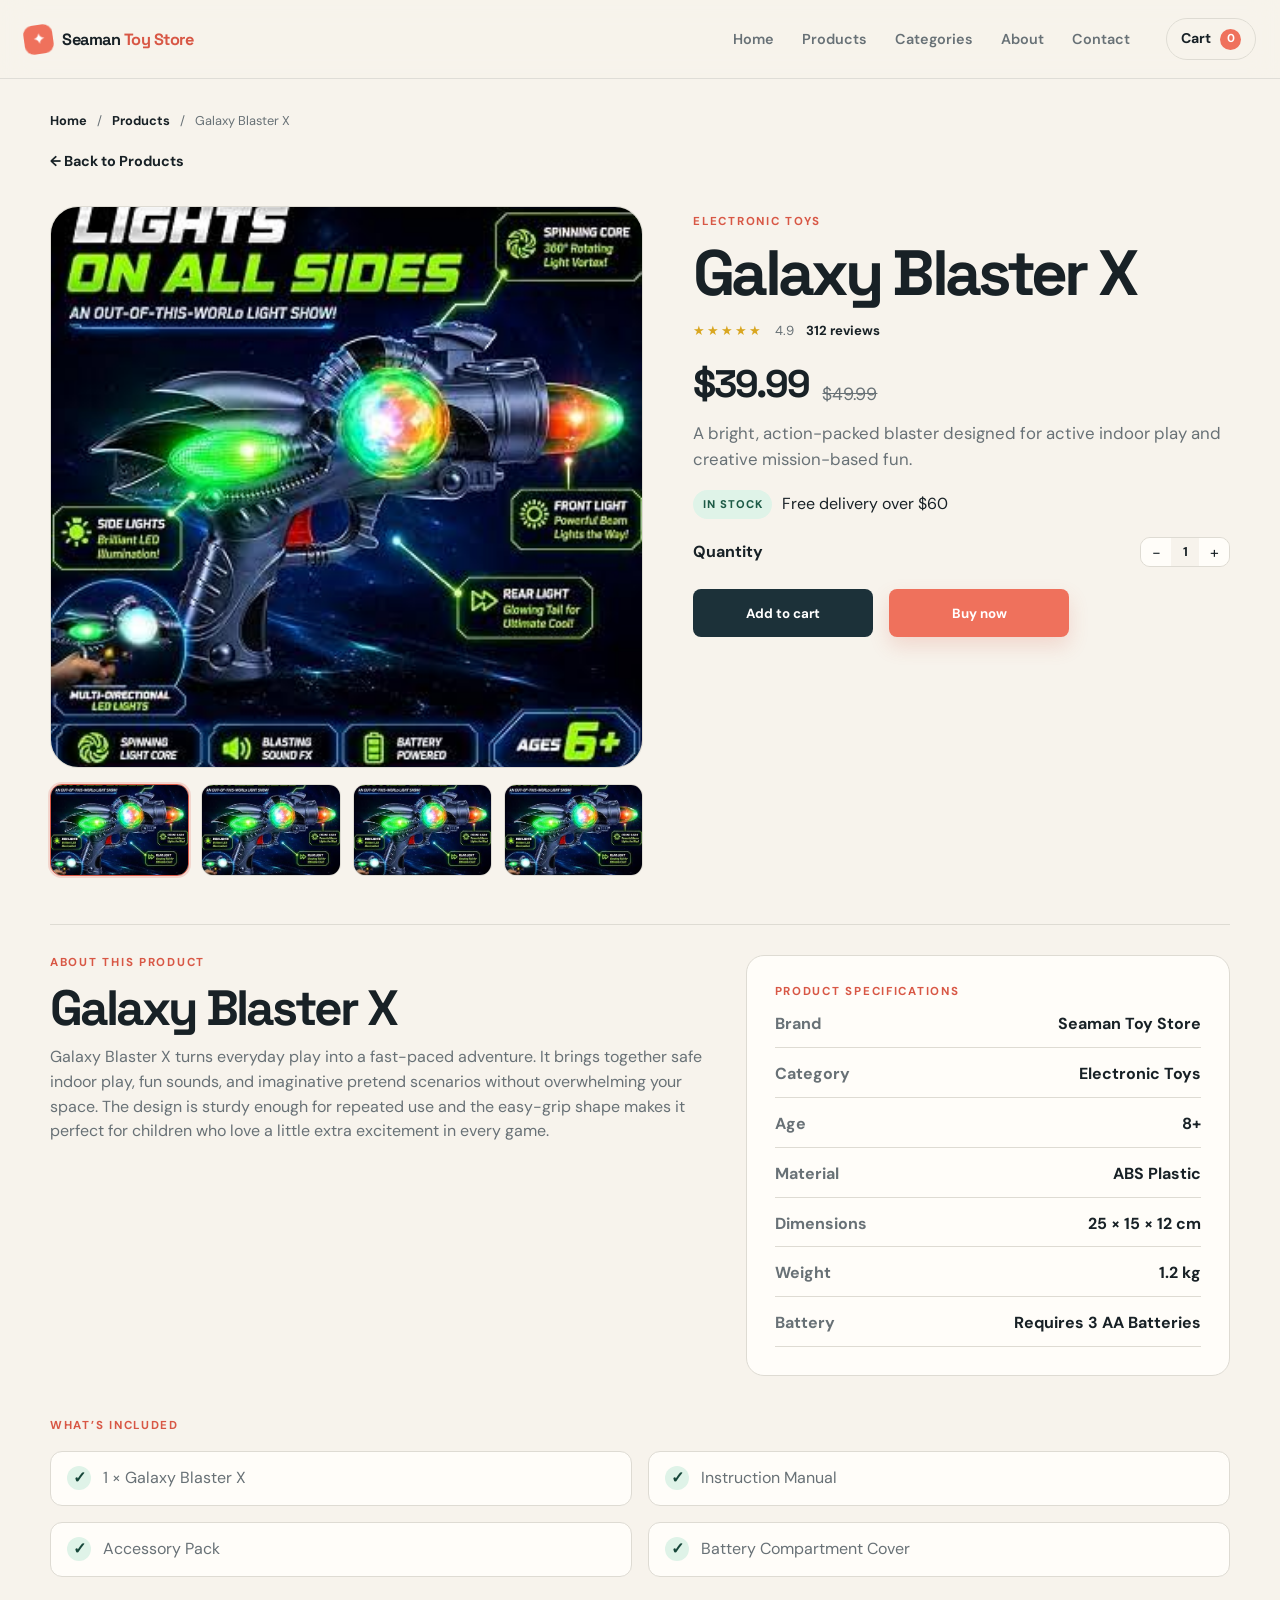
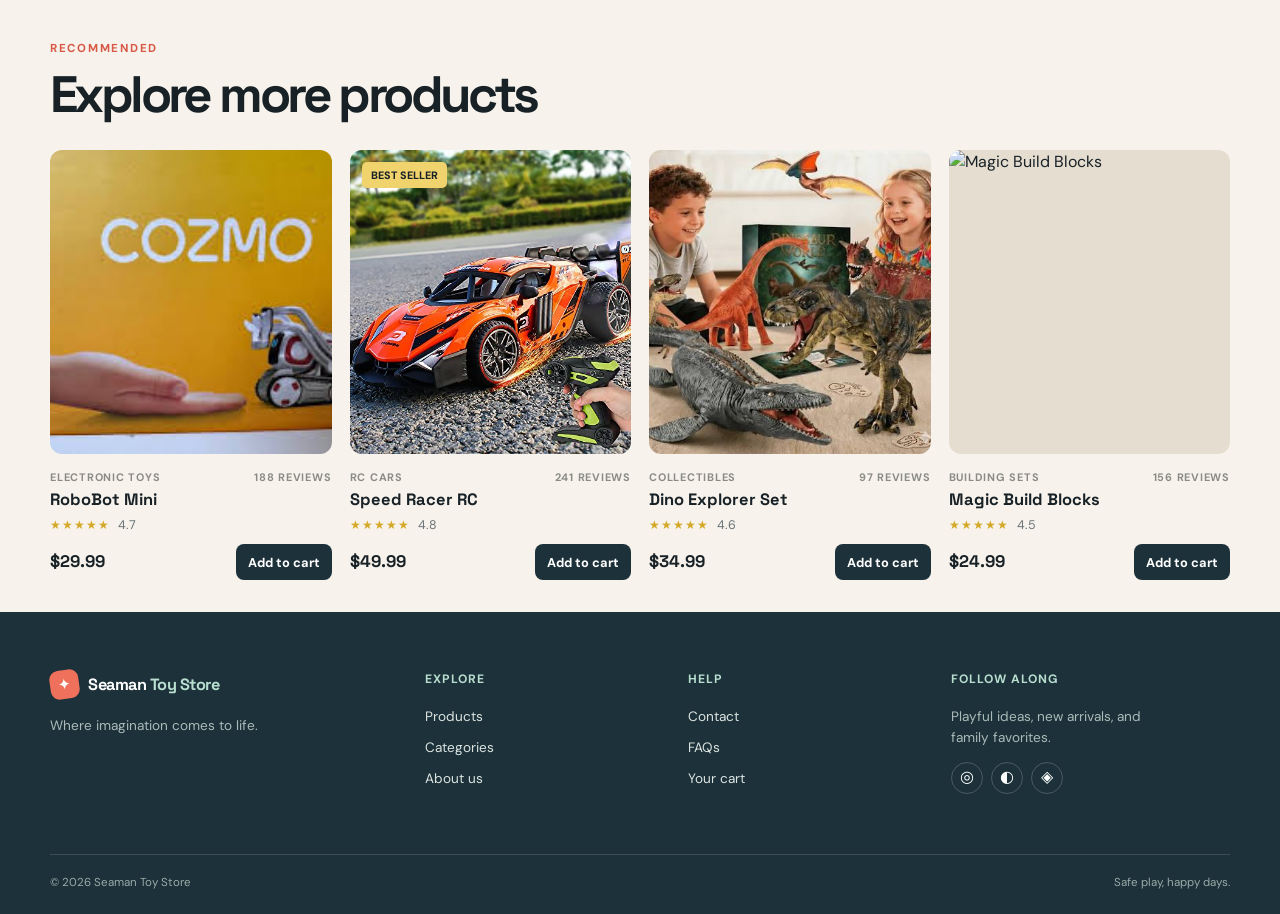
==== products/battle-hero-figure/index.html @ 0c71852d "Publish Seaman Toyy Russ Store" ====
<!doctype html>
<html lang="en">
<head>
  <meta charset="utf-8">
  <meta name="viewport" content="width=device-width, initial-scale=1">
  <title>Battle Hero Figure | Seaman Toy Store</title>
  <meta name="description" content="Explore Battle Hero Figure by Seaman Toy Store, a bold action figure for heroic play and collector displays.">
  <link rel="preconnect" href="https://fonts.googleapis.com">
  <link rel="preconnect" href="https://fonts.gstatic.com" crossorigin>
  <link href="https://fonts.googleapis.com/css2?family=DM+Sans:wght@400;500;600;700&family=Space+Grotesk:wght@500;600;700&display=swap" rel="stylesheet">
  <link rel="icon" type="image/svg+xml" href="../../favicon.svg">
  <link rel="stylesheet" href="../../style.css">
</head>
<body data-page="product-detail">
  <header class="site-header">
    <div class="site-header-inner">
      <a class="brand" href="../../index.html"><span class="brand-mark">✦</span><span>Seaman <em>Toy Store</em></span></a>
      <button class="menu-toggle" data-menu-toggle aria-label="Open menu" aria-controls="site-nav" aria-expanded="false"><span></span><span></span><span></span></button>
      <nav class="site-nav" id="site-nav" data-site-nav aria-label="Primary navigation">
        <a href="../../index.html">Home</a>
        <a href="../../products.html">Products</a>
        <a href="../../categories.html">Categories</a>
        <a href="../../about.html">About</a>
        <a href="../../contact.html">Contact</a>
      </nav>
      <a class="cart-link" href="../../cart.html" aria-label="View cart">Cart <span data-cart-count>0</span></a>
    </div>
  </header>
  <main class="page-wrap product-page-shell">
    <nav class="product-breadcrumb" aria-label="Breadcrumb">
      <a href="../../index.html">Home</a>
      <span>/</span>
      <a href="../../products.html">Products</a>
      <span>/</span>
      <span data-product-name>Battle Hero Figure</span>
    </nav>
    <a class="text-link product-back-link" href="../../products.html">← Back to Products</a>
    <section class="product-detail-root" data-product-detail></section>
  </main>
  <footer class="site-footer">
    <div class="footer-main">
      <div>
        <a class="brand" href="../../index.html"><span class="brand-mark">✦</span><span>Seaman <em>Toy Store</em></span></a>
        <p>Where imagination comes to life.</p>
      </div>
      <div><strong>Explore</strong><a href="../../products.html">Products</a><a href="../../categories.html">Categories</a><a href="../../about.html">About us</a></div>
      <div><strong>Help</strong><a href="../../contact.html">Contact</a><a href="../../contact.html#faq">FAQs</a><a href="../../cart.html">Your cart</a></div>
      <div><strong>Follow along</strong><p>Playful ideas, new arrivals, and family favorites.</p><div class="social-links"><a href="https://www.instagram.com/" target="_blank" rel="noreferrer" aria-label="Instagram">◎</a><a href="https://www.facebook.com/" target="_blank" rel="noreferrer" aria-label="Facebook">◐</a><a href="https://www.tiktok.com/" target="_blank" rel="noreferrer" aria-label="TikTok">◈</a></div></div>
    </div>
    <div class="footer-bottom"><span>© <span data-year>2026</span> Seaman Toy Store</span><span>Safe play, happy days.</span></div>
  </footer>
  <div class="toast" data-toast role="status" aria-live="polite"></div>
  <script src="../../store.js"></script>
  <script src="../product-detail.js"></script>
</body>
</html>
---- style.css ----
/* =========================================================
  Seaman Online Store — style.css
   Design tokens
========================================================= */
:root{
  --bg: #120B22;
  --bg-soft: #180F2E;
  --card: #1D1338;
  --card-hi: #24173F;
  --border: rgba(255,255,255,0.09);
  --text: #F3EFFF;
  --text-dim: #B4A9D6;
  --text-faint: #8377A8;

  --purple: #A65DFB;
  --purple-2: #7C3AED;
  --blue: #4EA1FF;
  --pink: #FF5DA2;
  --yellow: #FFD23F;
  --cyan: #2FE6D6;
  --orange: #FF8A3D;

  --grad-primary: linear-gradient(135deg, var(--purple), var(--pink));
  --grad-cool: linear-gradient(135deg, var(--blue), var(--cyan));
  --grad-warm: linear-gradient(135deg, var(--orange), var(--yellow));

  --radius-sm: 12px;
  --radius-md: 18px;
  --radius-lg: 28px;
  --radius-pill: 999px;

  --shadow-glow: 0 8px 30px rgba(166,93,251,0.25);
  --shadow-card: 0 4px 24px rgba(0,0,0,0.35);

  --ease: cubic-bezier(.22,1,.36,1);
  --font-display: 'Baloo 2', system-ui, sans-serif;
  --font-body: 'Plus Jakarta Sans', system-ui, sans-serif;
}

*,*::before,*::after{ box-sizing:border-box; }
html{ scroll-behavior:smooth; }
body{
  margin:0;
  background:var(--bg);
  color:var(--text);
  font-family:var(--font-body);
  line-height:1.55;
  -webkit-font-smoothing:antialiased;
  overflow-x:hidden;
}
h1,h2,h3,h4{ font-family:var(--font-display); font-weight:700; margin:0 0 .5em; line-height:1.15; }
p{ margin:0 0 1em; color:var(--text-dim); }
a{ color:inherit; text-decoration:none; }
ul{ list-style:none; margin:0; padding:0; }
img{ max-width:100%; display:block; }
button{ font-family:inherit; cursor:pointer; }
input{ font-family:inherit; }

.sr-only{ position:absolute; width:1px; height:1px; padding:0; margin:-1px; overflow:hidden; clip:rect(0,0,0,0); border:0; }

.skip-link{
  position:absolute; left:-999px; top:0; background:var(--purple); color:#fff;
  padding:.75em 1.2em; border-radius:0 0 var(--radius-sm) 0; z-index:999;
}
.skip-link:focus{ left:0; }

:focus-visible{ outline:3px solid var(--cyan); outline-offset:2px; border-radius:6px; }

/* =========================================================
   Animated background
========================================================= */
.bg-scene{
  position:fixed; inset:0; z-index:-1; overflow:hidden; background:var(--bg);
}
.blob{
  position:absolute; border-radius:50%; filter:blur(70px); opacity:.35;
  animation:drift 22s ease-in-out infinite;
}
.blob-a{ width:520px; height:520px; background:var(--purple-2); top:-10%; left:-8%; animation-duration:26s; }
.blob-b{ width:460px; height:460px; background:var(--pink); bottom:-12%; right:-6%; animation-duration:30s; animation-delay:-6s; }
.blob-c{ width:380px; height:380px; background:var(--cyan); top:35%; right:20%; opacity:.18; animation-duration:34s; animation-delay:-14s; }

@keyframes drift{
  0%,100%{ transform:translate(0,0) scale(1); }
  33%{ transform:translate(40px,-30px) scale(1.08); }
  66%{ transform:translate(-30px,25px) scale(0.96); }
}
.stars{ position:absolute; inset:0; background-image:radial-gradient(1.5px 1.5px at 20% 30%, rgba(255,255,255,.5) 50%, transparent), radial-gradient(1.5px 1.5px at 70% 60%, rgba(255,255,255,.4) 50%, transparent), radial-gradient(1px 1px at 40% 80%, rgba(255,255,255,.4) 50%, transparent), radial-gradient(1px 1px at 90% 15%, rgba(255,255,255,.35) 50%, transparent), radial-gradient(1.5px 1.5px at 55% 45%, rgba(255,255,255,.3) 50%, transparent); background-repeat:repeat; background-size:600px 600px; opacity:.5; }

@media (prefers-reduced-motion: reduce){
  .blob{ animation:none; }
  html{ scroll-behavior:auto; }
  *{ animation-duration:0.001ms !important; animation-iteration-count:1 !important; transition-duration:0.001ms !important; }
}

/* =========================================================
   Buttons & shared bits
========================================================= */
.btn{
  display:inline-flex; align-items:center; justify-content:center; gap:.5em;
  padding:.85em 1.6em; border-radius:var(--radius-pill); border:none;
  font-family:var(--font-display); font-weight:600; font-size:1rem;
  cursor:pointer; position:relative; overflow:hidden; isolation:isolate;
  transition:transform .18s var(--ease), box-shadow .18s var(--ease), filter .18s var(--ease);
  white-space:nowrap;
}
.btn-primary{ background:var(--grad-primary); color:#fff; box-shadow:var(--shadow-glow); }
.btn-primary:hover{ transform:translateY(-2px); filter:brightness(1.08); }
.btn-ghost{ background:rgba(255,255,255,0.06); color:var(--text); border:1px solid var(--border); backdrop-filter:blur(6px); }
.btn-ghost:hover{ background:rgba(255,255,255,0.1); transform:translateY(-2px); }
.btn-small{ padding:.55em 1.1em; font-size:.85rem; }
.btn-full{ width:100%; }
.btn:active{ transform:scale(.96); }

.ripple{ }
.ripple-el{
  position:absolute; border-radius:50%; background:rgba(255,255,255,.5);
  transform:scale(0); animation:ripple .6s ease-out forwards; pointer-events:none;
}
@keyframes ripple{ to{ transform:scale(2.6); opacity:0; } }

.eyebrow{ font-family:var(--font-display); font-weight:600; color:var(--cyan); margin-bottom:.6em; font-size:.95rem; }

.badge{ position:absolute; top:14px; left:14px; padding:.35em .8em; border-radius:var(--radius-pill); font-family:var(--font-display); font-size:.75rem; font-weight:700; z-index:2; }
.badge-best{ background:var(--grad-warm); color:#241200; }
.badge-sale{ background:var(--grad-cool); color:#02181a; }
.badge-discount{ background:var(--pink); color:#2a0016; }

.rating{ display:flex; align-items:center; gap:.5em; margin-bottom:1em; color:var(--text-dim); font-size:.9rem; }
.stars-txt{ color:var(--yellow); letter-spacing:1px; }
.rating-num{ color:var(--text); font-weight:700; }

.price{ font-family:var(--font-display); font-weight:700; font-size:1.3rem; color:var(--text); }
.price-lg{ font-size:1.9rem; }
.price-strike{ text-decoration:line-through; color:var(--text-faint); margin-left:.6em; font-size:1rem; }
.price-row{ display:flex; align-items:baseline; gap:.4em; margin-bottom:1em; }

.feature-list li{ position:relative; padding-left:1.5em; margin-bottom:.4em; color:var(--text-dim); font-size:.92rem; }
.feature-list li::before{ content:"✓"; position:absolute; left:0; color:var(--cyan); font-weight:700; }
.feature-list-2col{ display:grid; grid-template-columns:1fr 1fr; gap:0 1em; }

.section{ max-width:1200px; margin:0 auto; padding:6rem 1.5rem; }
.section-head{ text-align:center; max-width:600px; margin:0 auto 3rem; }
.section-head h2{ font-size:clamp(1.8rem, 3vw, 2.6rem); }

/* =========================================================
   Navbar
========================================================= */
.navbar{
  position:sticky; top:0; z-index:100; padding:1rem 1.5rem;
  background:transparent; transition:background .3s var(--ease), backdrop-filter .3s var(--ease), border-color .3s var(--ease);
  border-bottom:1px solid transparent;
}
.navbar.is-scrolled{
  background:rgba(18,11,34,0.75); backdrop-filter:blur(16px); -webkit-backdrop-filter:blur(16px);
  border-bottom-color:var(--border);
}
.navbar-inner{ max-width:1300px; margin:0 auto; display:flex; align-items:center; justify-content:space-between; gap:1.5rem; }

.logo{ font-family:var(--font-display); font-weight:800; font-size:1.35rem; display:flex; align-items:center; gap:.4em; }
.logo-mark{ background:var(--grad-primary); -webkit-background-clip:text; background-clip:text; color:transparent; font-size:1.2em; }

.nav-links{ display:flex; gap:1.8rem; }
.nav-links a{ font-weight:600; font-size:.95rem; color:var(--text-dim); transition:color .2s; position:relative; }
.nav-links a:hover{ color:var(--text); }
.nav-links a::after{ content:""; position:absolute; left:0; bottom:-6px; width:0; height:2px; background:var(--grad-primary); transition:width .25s var(--ease); }
.nav-links a:hover::after{ width:100%; }

.nav-actions{ display:flex; align-items:center; gap:.9rem; }

.search-box{
  display:flex; align-items:center; gap:.5em; background:rgba(255,255,255,0.06);
  border:1px solid var(--border); border-radius:var(--radius-pill); padding:.5em 1em; color:var(--text-faint);
  transition:border-color .2s;
}
.search-box:focus-within{ border-color:var(--purple); }
.search-box input{ background:none; border:none; color:var(--text); outline:none; width:140px; font-size:.9rem; }
.search-box input::placeholder{ color:var(--text-faint); }

.icon-btn{
  position:relative; background:rgba(255,255,255,0.06); border:1px solid var(--border); color:var(--text);
  width:42px; height:42px; border-radius:50%; display:flex; align-items:center; justify-content:center;
  transition:transform .2s var(--ease), background .2s;
}
.icon-btn:hover{ background:rgba(255,255,255,0.12); transform:translateY(-2px); }
.cart-count{
  position:absolute; top:-4px; right:-4px; background:var(--pink); color:#fff; font-size:.7rem; font-weight:700;
  min-width:18px; height:18px; border-radius:50%; display:flex; align-items:center; justify-content:center; padding:0 3px;
  transition:transform .2s var(--ease);
}
.cart-count.is-bumped{ animation:bump .35s var(--ease); }
@keyframes bump{ 0%{transform:scale(1);} 40%{transform:scale(1.5);} 100%{transform:scale(1);} }

.hamburger{ display:none; flex-direction:column; gap:5px; background:none; border:none; padding:6px; }
.hamburger span{ width:22px; height:2px; background:var(--text); border-radius:2px; transition:transform .25s var(--ease), opacity .2s; }
.hamburger.is-open span:nth-child(1){ transform:translateY(7px) rotate(45deg); }
.hamburger.is-open span:nth-child(2){ opacity:0; }
.hamburger.is-open span:nth-child(3){ transform:translateY(-7px) rotate(-45deg); }

/* =========================================================
   Hero
========================================================= */
.hero{
  max-width:1300px; margin:0 auto; padding:4rem 1.5rem 6rem;
  display:grid; grid-template-columns:1.1fr 1fr; gap:3rem; align-items:center;
}
.hero h1{ font-size:clamp(2.4rem, 5vw, 3.8rem); }
.grad-text{ background:var(--grad-primary); -webkit-background-clip:text; background-clip:text; color:transparent; }
.hero-sub{ font-size:1.1rem; max-width:480px; }
.hero-ctas{ display:flex; gap:1rem; flex-wrap:wrap; margin-top:1.5rem; }

.hero-visual{ position:relative; display:flex; align-items:center; justify-content:center; min-height:420px; }
.hero-card{
  position:relative; width:min(340px, 90%); background:var(--card); border:1px solid var(--border);
  border-radius:var(--radius-lg); padding:1.8rem; box-shadow:var(--shadow-card);
  backdrop-filter:blur(10px);
}
.hero-card-art{ font-size:4rem; text-align:center; margin:1.2rem 0 1rem; filter:drop-shadow(0 10px 20px rgba(166,93,251,.35)); }
.hero-card h3{ font-size:1.3rem; }
.hero-card-foot{ display:flex; align-items:center; justify-content:space-between; margin-top:1rem; }

.floaty{ position:absolute; font-size:2rem; animation:float 6s ease-in-out infinite; opacity:.85; }
.f1{ top:6%; left:4%; animation-delay:0s; }
.f2{ top:14%; right:6%; animation-delay:-2s; font-size:1.6rem; }
.f3{ bottom:10%; left:8%; animation-delay:-4s; font-size:1.8rem; }
@keyframes float{ 0%,100%{ transform:translateY(0) rotate(0); } 50%{ transform:translateY(-16px) rotate(8deg); } }

/* =========================================================
   Categories
========================================================= */
.category-grid{ display:grid; grid-template-columns:repeat(4, 1fr); gap:1.2rem; }
.category-card{
  background:var(--card); border:1px solid var(--border); border-radius:var(--radius-md);
  padding:1.6rem 1.2rem; text-align:center; cursor:pointer;
  transition:transform .25s var(--ease), box-shadow .25s var(--ease), border-color .25s var(--ease);
}
.category-card:hover, .category-card:focus-visible{
  transform:translateY(-6px); box-shadow:var(--shadow-glow); border-color:rgba(166,93,251,.4);
}
.category-card .cat-icon{ font-size:2.2rem; display:inline-block; transition:transform .3s var(--ease); }
.category-card:hover .cat-icon{ transform:scale(1.18) rotate(-6deg); }
.category-card h3{ font-size:1rem; margin-top:.7rem; transition:color .2s; }
.category-card:hover h3{ color:var(--cyan); }
.category-card.is-active{ border-color:var(--purple); box-shadow:var(--shadow-glow); }

/* =========================================================
   Product grid
========================================================= */
.product-toolbar{ display:flex; align-items:center; justify-content:space-between; gap:1rem; flex-wrap:wrap; margin-bottom:2rem; }
.filter-chips{ display:flex; gap:.6rem; flex-wrap:wrap; }
.chip{
  background:rgba(255,255,255,0.06); border:1px solid var(--border); color:var(--text-dim);
  padding:.5em 1.1em; border-radius:var(--radius-pill); font-size:.85rem; font-weight:600;
  transition:all .2s var(--ease);
}
.chip:hover{ color:var(--text); }
.chip.is-active{ background:var(--grad-primary); color:#fff; border-color:transparent; }
.results-count{ margin:0; font-size:.85rem; color:var(--text-faint); }

.product-grid{ display:grid; grid-template-columns:repeat(4, 1fr); gap:1.4rem; }
.product-card{
  background:var(--card); border:1px solid var(--border); border-radius:var(--radius-md);
  padding:1.2rem; position:relative; display:flex; flex-direction:column;
  transition:transform .25s var(--ease), box-shadow .25s var(--ease);
}
.product-card:hover{ transform:translateY(-6px); box-shadow:var(--shadow-card); }
.product-art{
  height:130px; border-radius:var(--radius-sm); display:flex; align-items:center; justify-content:center;
  font-size:3rem; margin-bottom:1rem; position:relative; overflow:hidden;
}
.wishlist-btn{
  position:absolute; top:10px; right:10px; z-index:2; background:rgba(0,0,0,.35); border:none; color:#fff;
  width:34px; height:34px; border-radius:50%; display:flex; align-items:center; justify-content:center;
  font-size:1rem; transition:transform .2s var(--ease), background .2s;
}
.wishlist-btn:hover{ transform:scale(1.1); }
.wishlist-btn.is-active{ color:var(--pink); background:rgba(0,0,0,.5); }
.product-cat{ font-size:.75rem; color:var(--text-faint); text-transform:uppercase; letter-spacing:.06em; margin-bottom:.2rem; }
.product-card h3{ font-size:1.05rem; margin-bottom:.3rem; }
.product-card .rating{ margin-bottom:.6rem; font-size:.82rem; }
.product-card .price-row{ margin-bottom:1rem; }
.product-card-foot{ margin-top:auto; display:flex; gap:.6rem; }
.product-card-foot .btn{ flex:1; }
.empty-state{ text-align:center; color:var(--text-faint); padding:3rem 0; }

/* =========================================================
   Customizer
========================================================= */
.customizer{
  display:grid; grid-template-columns:1fr 1.2fr; gap:3rem; align-items:center;
  background:var(--card); border:1px solid var(--border); border-radius:var(--radius-lg); padding:2.5rem;
}
.customizer-preview{ position:relative; display:flex; align-items:center; justify-content:center; }
.customizer-art{ font-size:7rem; transition:filter .3s var(--ease); filter:drop-shadow(0 20px 30px rgba(166,93,251,.3)); }
.customizer-color-dot{ position:absolute; bottom:6px; right:calc(50% - 60px); width:22px; height:22px; border-radius:50%; border:3px solid var(--bg); transition:background .2s; }
.customizer-desc{ font-size:.95rem; }
.option-group{ margin-bottom:1.4rem; }
.option-label{ display:block; font-family:var(--font-display); font-weight:600; font-size:.9rem; margin-bottom:.6rem; color:var(--text); }
.swatches{ display:flex; gap:.7rem; }
.swatch{
  width:34px; height:34px; border-radius:50%; border:2px solid transparent; cursor:pointer;
  transition:transform .2s var(--ease), border-color .2s; position:relative;
}
.swatch:hover{ transform:scale(1.12); }
.swatch.is-selected{ border-color:#fff; }
.swatch.is-selected::after{ content:"✓"; position:absolute; inset:0; display:flex; align-items:center; justify-content:center; color:#fff; font-size:.85rem; text-shadow:0 1px 2px rgba(0,0,0,.5); }
.pill-options{ display:flex; gap:.6rem; flex-wrap:wrap; }
.pill-option{
  background:rgba(255,255,255,0.06); border:1px solid var(--border); color:var(--text-dim);
  padding:.5em 1.1em; border-radius:var(--radius-pill); font-size:.85rem; font-weight:600;
  transition:all .2s var(--ease);
}
.pill-option:hover{ color:var(--text); }
.pill-option.is-selected{ background:var(--grad-cool); color:#031014; border-color:transparent; }
.customizer-foot{ display:flex; align-items:center; justify-content:space-between; margin-top:1.6rem; }

/* =========================================================
   Showcase
========================================================= */
.showcase{ display:grid; grid-template-columns:1fr 1.1fr; gap:3rem; align-items:center; }
.showcase-art{ position:relative; background:var(--card); border:1px solid var(--border); border-radius:var(--radius-lg); padding:3rem; }
.showcase-art-inner{ font-size:8rem; text-align:center; filter:drop-shadow(0 20px 30px rgba(255,93,162,.3)); }
.stock-indicator{ font-size:.9rem; color:var(--text); margin-bottom:1.2rem; }
.qty-row{ display:flex; align-items:center; gap:1rem; flex-wrap:wrap; }
.qty-control{ display:flex; align-items:center; gap:0; background:rgba(255,255,255,0.06); border:1px solid var(--border); border-radius:var(--radius-pill); overflow:hidden; }
.qty-btn{ background:none; border:none; color:var(--text); width:38px; height:38px; font-size:1.1rem; transition:background .2s; }
.qty-btn:hover{ background:rgba(255,255,255,0.1); }
.qty-val{ width:32px; text-align:center; font-weight:700; }

/* =========================================================
   Why grid
========================================================= */
.why-grid{ display:grid; grid-template-columns:repeat(3, 1fr); gap:1.4rem; }
.why-card{ background:var(--card); border:1px solid var(--border); border-radius:var(--radius-md); padding:1.8rem; transition:transform .25s var(--ease), border-color .25s; }
.why-card:hover{ transform:translateY(-4px); border-color:rgba(166,93,251,.35); }
.why-icon{ font-size:1.8rem; display:inline-block; margin-bottom:.6rem; }
.why-card h3{ font-size:1.05rem; }
.why-card p{ font-size:.9rem; margin:0; }

/* =========================================================
   Deals / countdown
========================================================= */
.deals-card{
  background:linear-gradient(120deg, rgba(166,93,251,0.18), rgba(255,93,162,0.14));
  border:1px solid var(--border); border-radius:var(--radius-lg); padding:3rem;
  display:grid; grid-template-columns:1fr auto; gap:2rem; align-items:center;
  position:relative; overflow:hidden;
}
.deals-art{ font-size:6rem; justify-self:center; }
.countdown{ display:flex; gap:.8rem; margin:1.4rem 0 1.8rem; }
.countdown-unit{ background:rgba(0,0,0,.28); border-radius:var(--radius-sm); padding:.7em 1em; text-align:center; min-width:64px; }
.countdown-unit span{ display:block; font-family:var(--font-display); font-size:1.6rem; font-weight:700; }
.countdown-unit small{ color:var(--text-faint); font-size:.7rem; text-transform:uppercase; letter-spacing:.05em; }

/* =========================================================
   Testimonials
========================================================= */
.testimonial-grid{ display:grid; grid-template-columns:repeat(2, 1fr); gap:1.4rem; }
.testimonial-card{ background:var(--card); border:1px solid var(--border); border-radius:var(--radius-md); padding:1.6rem; }
.testimonial-top{ display:flex; align-items:center; gap:.8rem; margin-bottom:.8rem; }
.avatar{ width:42px; height:42px; border-radius:50%; display:flex; align-items:center; justify-content:center; font-family:var(--font-display); font-weight:700; color:#fff; font-size:1rem; }
.testimonial-name{ font-weight:700; font-size:.95rem; }
.testimonial-product{ font-size:.78rem; color:var(--text-faint); }
.testimonial-stars{ color:var(--yellow); letter-spacing:2px; margin-bottom:.5rem; }
.testimonial-quote{ margin:0; font-size:.95rem; font-style:italic; }

/* =========================================================
   FAQ
========================================================= */
.faq-list{ max-width:760px; margin:0 auto; display:flex; flex-direction:column; gap:.8rem; }
.faq-item{ background:var(--card); border:1px solid var(--border); border-radius:var(--radius-md); overflow:hidden; }
.faq-question{
  width:100%; background:none; border:none; color:var(--text); text-align:left; padding:1.2rem 1.4rem;
  display:flex; align-items:center; justify-content:space-between; gap:1rem; font-family:var(--font-display); font-weight:600; font-size:1rem;
}
.faq-question .plus{ transition:transform .3s var(--ease); color:var(--cyan); font-size:1.3rem; flex-shrink:0; }
.faq-item.is-open .plus{ transform:rotate(45deg); }
.faq-answer{ max-height:0; overflow:hidden; transition:max-height .35s var(--ease); }
.faq-answer p{ padding:0 1.4rem 1.2rem; margin:0; font-size:.92rem; }

/* =========================================================
   Newsletter
========================================================= */
.newsletter-card{ background:var(--grad-primary); border-radius:var(--radius-lg); padding:3rem; text-align:center; max-width:700px; margin:0 auto; }
.newsletter-card h2{ color:#fff; }
.newsletter-card p{ color:rgba(255,255,255,0.85); max-width:440px; margin:0 auto 1.5rem; }
.newsletter-form{ display:flex; gap:.8rem; max-width:440px; margin:0 auto; flex-wrap:wrap; justify-content:center; }
.newsletter-form input{
  flex:1; min-width:200px; padding:.85em 1.2em; border-radius:var(--radius-pill); border:none; outline:none;
  background:rgba(255,255,255,0.92); color:#1a0f30; font-weight:600;
}
.newsletter-form .btn-primary{ background:#1a0f30; box-shadow:none; }
.newsletter-msg{ margin-top:1rem; font-weight:600; min-height:1.2em; color:#fff; }

/* =========================================================
   Cart drawer
========================================================= */
.cart-overlay{
  position:fixed; inset:0; background:rgba(8,4,18,0.6); backdrop-filter:blur(2px); z-index:200;
  opacity:0; pointer-events:none; transition:opacity .3s var(--ease);
}
.cart-overlay.is-open{ opacity:1; pointer-events:auto; }

.cart-drawer{
  position:fixed; top:0; right:0; height:100%; width:min(400px, 92vw); background:var(--bg-soft);
  border-left:1px solid var(--border); z-index:201; display:flex; flex-direction:column;
  transform:translateX(100%); transition:transform .35s var(--ease); padding:1.6rem;
}
.cart-drawer.is-open{ transform:translateX(0); }
.cart-drawer-head{ display:flex; align-items:center; justify-content:space-between; margin-bottom:1.4rem; }
.cart-items{ flex:1; overflow-y:auto; display:flex; flex-direction:column; gap:1rem; }
.cart-item{ display:flex; gap:.9rem; background:var(--card); border:1px solid var(--border); border-radius:var(--radius-sm); padding:.8rem; }
.cart-item-art{ font-size:2rem; width:52px; height:52px; border-radius:var(--radius-sm); display:flex; align-items:center; justify-content:center; flex-shrink:0; }
.cart-item-info{ flex:1; min-width:0; }
.cart-item-info h4{ margin:0 0 .2rem; font-size:.92rem; font-family:var(--font-body); font-weight:700; }
.cart-item-variant{ font-size:.75rem; color:var(--text-faint); margin-bottom:.4rem; }
.cart-item-foot{ display:flex; align-items:center; justify-content:space-between; }
.cart-item-remove{ background:none; border:none; color:var(--text-faint); font-size:.78rem; text-decoration:underline; }
.cart-item-remove:hover{ color:var(--pink); }
.cart-empty{ text-align:center; color:var(--text-faint); margin-top:2rem; }
.cart-summary{ border-top:1px solid var(--border); padding-top:1.2rem; margin-top:1.2rem; }
.cart-row{ display:flex; justify-content:space-between; font-size:.9rem; margin-bottom:.5rem; color:var(--text-dim); }
.cart-total{ font-family:var(--font-display); font-weight:700; font-size:1.1rem; color:var(--text); }

/* =========================================================
   Toast
========================================================= */
.toast{
  position:fixed; bottom:24px; left:50%; transform:translate(-50%, 20px); background:var(--card);
  border:1px solid var(--border); color:var(--text); padding:.9em 1.6em; border-radius:var(--radius-pill);
  font-weight:600; font-size:.9rem; z-index:300; opacity:0; pointer-events:none; box-shadow:var(--shadow-card);
  transition:opacity .25s var(--ease), transform .25s var(--ease);
}
.toast.is-visible{ opacity:1; transform:translate(-50%, 0); }

/* =========================================================
   Footer
========================================================= */
.footer{ border-top:1px solid var(--border); padding:4rem 1.5rem 2rem; margin-top:4rem; }
.footer-grid{ max-width:1200px; margin:0 auto; display:grid; grid-template-columns:1.6fr 1fr 1fr 1fr; gap:2rem; padding-bottom:2.5rem; }
.footer-brand p{ font-size:.9rem; max-width:220px; }
.social-row{ display:flex; gap:.7rem; margin-top:1rem; }
.social-row a{ width:36px; height:36px; border-radius:50%; background:rgba(255,255,255,0.06); border:1px solid var(--border); display:flex; align-items:center; justify-content:center; transition:background .2s, transform .2s; }
.social-row a:hover{ background:rgba(255,255,255,0.12); transform:translateY(-2px); }
.footer-col h4{ font-size:.95rem; margin-bottom:1rem; }
.footer-col a{ display:block; font-size:.88rem; color:var(--text-dim); margin-bottom:.7rem; transition:color .2s; }
.footer-col a:hover{ color:var(--cyan); }
.footer-bottom{ max-width:1200px; margin:0 auto; display:flex; justify-content:space-between; align-items:center; flex-wrap:wrap; gap:1rem; border-top:1px solid var(--border); padding-top:1.6rem; }
.footer-bottom p{ margin:0; font-size:.82rem; color:var(--text-faint); }
.payment-icons{ display:flex; gap:.7rem; font-size:.72rem; color:var(--text-faint); }
.payment-icons span{ border:1px solid var(--border); border-radius:6px; padding:.3em .6em; }

/* =========================================================
   Responsive
========================================================= */
@media (max-width: 1024px){
  .category-grid{ grid-template-columns:repeat(3, 1fr); }
  .product-grid{ grid-template-columns:repeat(3, 1fr); }
  .why-grid{ grid-template-columns:repeat(2, 1fr); }
  .footer-grid{ grid-template-columns:1fr 1fr; }
}

@media (max-width: 860px){
  .nav-links{ display:none; }
  .search-box{ display:none; }
  .hamburger{ display:flex; }
  .hero{ grid-template-columns:1fr; text-align:center; padding-top:2rem; }
  .hero-text{ order:1; }
  .hero-visual{ order:2; min-height:340px; }
  .hero-ctas{ justify-content:center; }
  .hero-sub{ margin-inline:auto; }
  .customizer{ grid-template-columns:1fr; }
  .showcase{ grid-template-columns:1fr; }
  .deals-card{ grid-template-columns:1fr; text-align:center; }
  .deals-art{ order:-1; }
  .countdown{ justify-content:center; }
  .testimonial-grid{ grid-template-columns:1fr; }

  .navbar.is-open .nav-links{
    display:flex; flex-direction:column; position:absolute; top:100%; left:0; right:0;
    background:rgba(18,11,34,0.97); backdrop-filter:blur(16px); padding:1.5rem; gap:1.2rem;
    border-bottom:1px solid var(--border);
  }
}

@media (max-width: 640px){
  .section{ padding:4rem 1.2rem; }
  .category-grid{ grid-template-columns:repeat(2, 1fr); }
  .product-grid{ grid-template-columns:repeat(2, 1fr); gap:1rem; }
  .why-grid{ grid-template-columns:1fr; }
  .footer-grid{ grid-template-columns:1fr 1fr; }
  .qty-row{ justify-content:center; }
  .qty-row .btn{ flex:1; min-width:120px; }
  .feature-list-2col{ grid-template-columns:1fr; }
}

@media (max-width: 420px){
  .category-grid, .product-grid{ grid-template-columns:1fr 1fr; }
  .hero-card{ padding:1.4rem; }
  .countdown-unit{ min-width:52px; padding:.5em .6em; }
  .countdown-unit span{ font-size:1.2rem; }
}

/* =========================================================
   Seaman Online Store multi-page experience
========================================================= */
:root{
  --paper:#f7f3ec;
  --paper-strong:#fffdf9;
  --ink:#182126;
  --muted:#687176;
  --line:#dedbd3;
  --coral:#ef715c;
  --coral-dark:#d85745;
  --mint:#b8ded0;
  --butter:#f1d36d;
  --navy:#1c3139;
  --new-display:'Space Grotesk', sans-serif;
  --new-body:'DM Sans', sans-serif;
}

body{ background:var(--paper); color:var(--ink); font-family:var(--new-body); line-height:1.55; }
body::selection{ background:var(--butter); color:var(--ink); }
h1,h2,h3,h4,p{ margin-top:0; }
h1,h2,h3,h4{ font-family:var(--new-display); letter-spacing:0; }
p{ color:var(--muted); }
a{ color:inherit; }
.page-wrap{ width:min(1180px, calc(100% - 48px)); margin-inline:auto; }
.site-header{ position:sticky; top:0; z-index:20; background:rgba(247,243,236,.9); border-bottom:1px solid rgba(24,33,38,.1); backdrop-filter:blur(14px); }
.site-header-inner{ width:min(1280px, calc(100% - 48px)); min-height:78px; margin:auto; display:flex; align-items:center; gap:36px; }
.brand{ display:inline-flex; align-items:center; gap:9px; font:700 1.02rem var(--new-display); letter-spacing:-.03em; white-space:nowrap; }
.brand em{ font-style:normal; color:var(--coral-dark); }
.brand-mark{ display:grid; place-items:center; width:29px; height:29px; border-radius:9px; background:var(--coral); color:#fff; font-size:.85rem; transform:rotate(-8deg); }
.site-nav{ display:flex; align-items:center; gap:28px; margin-left:auto; }
.site-nav a{ position:relative; padding:28px 0; font-size:.9rem; font-weight:600; color:var(--muted); }
.site-nav a:hover,.site-nav a.is-active{ color:var(--ink); }
.site-nav a.is-active::after{ content:""; position:absolute; left:0; right:0; bottom:19px; height:3px; border-radius:5px; background:var(--coral); }
.cart-link{ display:inline-flex; align-items:center; gap:9px; border:1px solid var(--line); border-radius:100px; padding:9px 14px; font-size:.88rem; font-weight:700; transition:background .2s, transform .2s; }
.cart-link:hover,.cart-link.is-current{ background:var(--paper-strong); transform:translateY(-1px); }
.cart-link span{ display:grid; place-items:center; min-width:21px; height:21px; padding-inline:5px; border-radius:50%; background:var(--coral); color:#fff; font-size:.72rem; }
.menu-toggle{ display:none; margin-left:auto; border:0; background:none; padding:8px; }
.menu-toggle span{ display:block; width:22px; height:2px; margin:4px; background:var(--ink); }
.kicker{ margin-bottom:13px; color:var(--coral-dark); font:700 .72rem var(--new-body); letter-spacing:.15em; text-transform:uppercase; }
.button{ display:inline-flex; align-items:center; justify-content:center; gap:13px; min-height:48px; padding:0 20px; border:0; border-radius:8px; font-weight:700; transition:transform .2s, background .2s; }
.button:hover{ transform:translateY(-2px); }
.button-coral{ background:var(--coral); color:#fff; box-shadow:0 9px 20px rgba(216,87,69,.18); }
.button-coral:hover{ background:var(--coral-dark); }
.button-dark{ background:var(--navy); color:#fff; }
.button-small{ min-height:36px; padding:0 12px; font-size:.8rem; }
.button-full{ width:100%; }
.button-row{ display:flex; align-items:center; gap:24px; flex-wrap:wrap; }
.text-link{ display:inline-flex; align-items:center; gap:9px; color:var(--ink); font-weight:700; font-size:.9rem; }
.text-link:hover{ color:var(--coral-dark); }
.text-link span{ color:var(--coral-dark); font-size:1.15rem; }

.home-hero{ min-height:570px; display:grid; grid-template-columns:1.05fr .95fr; align-items:center; gap:70px; padding-block:66px 78px; }
.hero-copy h1,.page-hero h1{ font-size:clamp(3.2rem, 7vw, 6.15rem); line-height:.96; letter-spacing:-.08em; margin-bottom:25px; }
.hero-copy h1 span,.page-hero h1 span,.about-hero h1 span{ color:var(--coral-dark); }
.hero-lede{ max-width:470px; font-size:1.08rem; margin-bottom:30px; }
.hero-note{ display:flex; align-items:center; gap:12px; margin-top:34px; font-size:.78rem; }
.hero-note span{ color:#e3b62c; letter-spacing:2px; }
.hero-stage{ position:relative; min-height:440px; display:grid; place-items:center; overflow:hidden; border-radius:30px; background:var(--mint); }
.hero-stage::before{ content:""; position:absolute; width:310px; height:310px; border-radius:50%; background:#e4f2d9; }
.hero-toy{ position:relative; z-index:1; font-size:10rem; transform:rotate(-10deg); filter:drop-shadow(15px 22px 0 rgba(28,49,57,.14)); }
.hero-orbit{ position:absolute; border:1px solid rgba(28,49,57,.18); border-radius:50%; transform:rotate(-25deg); }
.orbit-one{ width:420px; height:180px; }
.orbit-two{ width:510px; height:250px; transform:rotate(55deg); }
.hero-tag{ position:absolute; z-index:2; padding:9px 13px; border-radius:7px; background:var(--paper-strong); box-shadow:0 7px 16px rgba(24,33,38,.1); font-size:.75rem; font-weight:700; }
.tag-top{ top:36px; right:34px; transform:rotate(4deg); }
.tag-bottom{ bottom:40px; left:30px; background:var(--butter); transform:rotate(-5deg); }
.home-intro{ display:grid; grid-template-columns:1fr 1fr; gap:100px; border-top:1px solid var(--line); padding-block:80px; }
.home-intro h2,.section-heading h2,.promo-banner h2,.category-callout h2,.values-section h2,.faq-section h2{ font-size:clamp(2rem, 4vw, 3.5rem); line-height:1; letter-spacing:-.07em; }
.home-intro > div:last-child{ padding-top:28px; max-width:440px; }
.home-intro > div:last-child p{ font-size:1.08rem; margin-bottom:25px; }
.home-section{ padding-block:72px; }
.section-heading{ display:flex; align-items:end; justify-content:space-between; gap:20px; margin-bottom:30px; }
.section-heading h2{ margin-bottom:0; }
.product-grid{ display:grid; grid-template-columns:repeat(4, 1fr); gap:18px; }
.product-card{ min-width:0; padding:0; border:0; border-radius:0; background:transparent; transition:transform .2s; }
.product-card:hover{ transform:translateY(-4px); box-shadow:none; }
.product-image{ display:block; position:relative; aspect-ratio:1 / 1.08; overflow:hidden; margin-bottom:15px; border-radius:12px; background:#e5ddd0; }
.product-image img{ width:100%; height:100%; object-fit:cover; transition:transform .35s; }
.product-card:hover .product-image img{ transform:scale(1.04); }
.product-fallback{ display:grid; place-items:center; width:100%; height:100%; font-size:5rem; background:var(--mint); }
.product-badge{ position:absolute; z-index:1; top:12px; left:12px; padding:5px 9px; border-radius:5px; background:var(--butter); color:var(--ink); font-size:.67rem; font-weight:800; text-transform:uppercase; }
.product-meta{ display:flex; justify-content:space-between; gap:8px; margin-bottom:5px; color:#8a8b84; font-size:.68rem; font-weight:700; letter-spacing:.07em; text-transform:uppercase; }
.product-card h3{ margin-bottom:6px; font-size:1.03rem; }
.product-rating{ margin-bottom:9px; color:var(--muted); font-size:.78rem; }
.product-rating span{ margin-right:5px; color:#d4a927; letter-spacing:1px; }
.product-buy{ display:flex; align-items:center; justify-content:space-between; gap:8px; }
.product-buy strong{ font:700 1.05rem var(--new-display); }
.product-buy del{ display:block; color:#a3a29b; font-size:.72rem; }
.category-grid{ display:grid; grid-template-columns:repeat(4, 1fr); gap:12px; }
.category-tile{ min-height:145px; display:flex; flex-direction:column; justify-content:space-between; padding:20px; border:1px solid var(--line); border-radius:12px; background:var(--paper-strong); transition:transform .2s, border-color .2s; }
.category-tile:hover{ transform:translateY(-4px); border-color:var(--coral); }
.category-icon{ font-size:2rem; }
.category-tile h3{ margin:16px 0 4px; font-size:1rem; }
.category-tile p{ margin:0; font-size:.8rem; line-height:1.4; }
.arrow{ align-self:flex-end; color:var(--coral-dark); font-size:1.25rem; }
.promo-banner{ display:flex; align-items:center; justify-content:space-between; gap:30px; margin-block:72px 110px; padding:52px 58px; border-radius:15px; background:var(--butter); }
.promo-banner h2{ margin-bottom:12px; }
.promo-banner p:last-child{ max-width:500px; margin:0; color:#655726; }

.page-hero{ padding-block:88px 65px; max-width:930px; }
.page-hero h1{ max-width:800px; }
.page-hero > p:last-child{ max-width:480px; font-size:1.08rem; }
.page-hero-short{ padding-bottom:50px; }
.catalog{ padding-bottom:110px; }
.catalog-toolbar{ display:grid; grid-template-columns:1fr 190px 190px; gap:12px; margin-bottom:16px; }
.search-field,.catalog-toolbar select,.contact-form input,.contact-form select,.contact-form textarea{ min-height:48px; border:1px solid var(--line); border-radius:8px; background:var(--paper-strong); color:var(--ink); font:inherit; }
.search-field{ display:flex; align-items:center; gap:10px; padding-inline:14px; }
.search-field span{ color:var(--coral-dark); font-size:1.4rem; }
.search-field input{ width:100%; border:0; outline:0; background:transparent; font:inherit; }
.catalog-toolbar select{ padding-inline:12px; }
.catalog-status{ display:flex; justify-content:space-between; margin-bottom:25px; color:#888983; font-size:.78rem; }
.product-grid-wide{ grid-template-columns:repeat(4,1fr); row-gap:42px; }
.empty-products{ padding:60px; text-align:center; color:var(--muted); }
.category-page-grid{ display:grid; grid-template-columns:repeat(2, 1fr); gap:16px; padding-bottom:80px; }
.category-page-grid .category-tile{ min-height:190px; padding:27px; }
.category-page-grid .category-tile h3{ font-size:1.4rem; }
.category-page-grid .category-icon{ font-size:3rem; }
.category-callout{ display:flex; align-items:center; justify-content:space-between; gap:30px; padding:55px; margin-bottom:110px; border-radius:15px; background:var(--mint); }
.category-callout h2{ margin:0; }

.about-hero{ display:grid; grid-template-columns:1fr 280px; gap:80px; align-items:end; padding-block:90px 105px; }
.about-hero h1{ max-width:760px; font-size:clamp(3rem, 6vw, 5.3rem); }
.about-hero p:last-child{ max-width:545px; font-size:1.1rem; }
.about-stamp{ display:grid; place-items:center; aspect-ratio:1; border:1px solid var(--coral-dark); border-radius:50%; color:var(--coral-dark); font-size:.72rem; font-weight:700; text-align:center; transform:rotate(8deg); }
.about-stamp strong{ display:block; font:700 3rem var(--new-display); line-height:1; }
.about-stamp small{ margin-top:5px; }
.about-story{ display:grid; grid-template-columns:100px 1fr; gap:45px; max-width:860px; border-top:1px solid var(--line); padding-block:82px; }
.story-number,.values-grid article > span{ color:var(--coral-dark); font:700 .8rem var(--new-display); }
.about-story h2{ margin-bottom:20px; font-size:clamp(2.2rem,4vw,3.8rem); line-height:1; letter-spacing:-.07em; }
.about-story p:last-child{ max-width:570px; font-size:1.05rem; }
.values-section{ padding-block:80px 100px; }
.values-grid{ display:grid; grid-template-columns:repeat(3,1fr); gap:20px; }
.values-grid article{ padding:27px 0; border-top:2px solid var(--ink); }
.values-grid h3{ margin:30px 0 10px; font-size:1.35rem; }
.values-grid p{ font-size:.92rem; }
.about-quote{ max-width:850px; padding:70px 0 120px; text-align:center; }
.about-quote p{ margin-bottom:16px; color:var(--ink); font:500 clamp(1.7rem, 3.5vw, 3rem) var(--new-display); letter-spacing:-.06em; line-height:1.1; }
.about-quote span{ color:var(--coral-dark); font-size:.8rem; font-weight:700; }

.contact-layout{ display:grid; grid-template-columns:.7fr 1.3fr; gap:80px; padding-bottom:105px; }
.contact-details{ display:flex; flex-direction:column; gap:34px; padding-top:10px; }
.contact-details > div{ padding-bottom:25px; border-bottom:1px solid var(--line); }
.contact-label{ display:block; margin-bottom:8px; color:var(--coral-dark); font-size:.7rem; font-weight:800; letter-spacing:.12em; text-transform:uppercase; }
.contact-details a{ font:600 1.1rem var(--new-display); }
.contact-details p{ margin:0; }
.contact-form{ display:flex; flex-direction:column; gap:17px; padding:30px; border-radius:13px; background:var(--paper-strong); }
.contact-form label{ display:flex; flex-direction:column; gap:7px; font-weight:700; font-size:.82rem; }
.contact-form input,.contact-form select,.contact-form textarea{ width:100%; padding:12px 14px; outline:0; }
.contact-form textarea{ resize:vertical; }
.contact-form input:focus,.contact-form select:focus,.contact-form textarea:focus{ border-color:var(--coral); box-shadow:0 0 0 3px rgba(239,113,92,.14); }
.form-row{ display:grid; grid-template-columns:1fr 1fr; gap:15px; }
.faq-section{ display:grid; grid-template-columns:.7fr 1.3fr; gap:80px; padding-block:80px 120px; border-top:1px solid var(--line); }
.faq-simple details{ padding:19px 0; border-bottom:1px solid var(--line); }
.faq-simple summary{ cursor:pointer; font:600 1rem var(--new-display); }
.faq-simple p{ margin:15px 0 0; font-size:.9rem; }

.cart-layout{ display:grid; grid-template-columns:1.3fr .7fr; gap:80px; padding-bottom:120px; }
.cart-list-heading{ display:flex; align-items:center; justify-content:space-between; gap:20px; padding-bottom:16px; border-bottom:1px solid var(--line); }
.cart-list-heading h2{ margin:0; font-size:1.5rem; }
.cart-list{ display:flex; flex-direction:column; }
.cart-line{ display:grid; grid-template-columns:86px 1fr auto; align-items:center; gap:18px; padding:20px 0; border-bottom:1px solid var(--line); }
.cart-line-art{ display:grid; place-items:center; aspect-ratio:1; border-radius:10px; background:var(--mint); font-size:2.5rem; }
.cart-line-info h3{ margin:0 0 3px; font-size:1rem; }
.cart-line-info p{ margin:0; font-size:.83rem; }
.cart-line-actions{ display:flex; align-items:center; gap:18px; margin-top:12px; }
.quantity{ display:inline-flex; align-items:center; border:1px solid var(--line); border-radius:7px; overflow:hidden; }
.quantity button{ width:30px; height:28px; border:0; background:var(--paper-strong); color:var(--ink); font-size:1rem; }
.quantity span{ min-width:28px; text-align:center; font-size:.8rem; }
.text-button{ border:0; background:none; color:var(--coral-dark); font-size:.76rem; font-weight:700; text-decoration:underline; }
.cart-empty-state{ padding:60px 20px; text-align:center; }
.cart-empty-state > div{ font-size:4rem; }
.cart-empty-state h2{ margin:12px 0 5px; }
.cart-empty-state p{ margin-bottom:22px; }
.order-summary{ align-self:start; padding:29px; border-radius:13px; background:var(--mint); }
.order-summary h2{ margin-bottom:30px; font-size:1.7rem; }
.summary-row,.summary-total{ display:flex; justify-content:space-between; gap:18px; padding:12px 0; font-size:.9rem; border-bottom:1px solid rgba(24,33,38,.15); }
.summary-total{ margin:8px 0 22px; border-bottom:0; color:var(--ink); font:700 1.15rem var(--new-display); }
.summary-note{ margin:14px 0 0; color:#557169; font-size:.75rem; text-align:center; }

.site-footer{ padding:58px 24px 22px; background:var(--navy); color:#fff; }
.footer-main{ width:min(1180px,100%); margin:auto; display:grid; grid-template-columns:1.5fr 1fr 1fr 1.25fr; gap:40px; padding-bottom:55px; }
.site-footer .brand{ color:#fff; }
.site-footer .brand em{ color:var(--mint); }
.site-footer .brand-mark{ background:var(--coral); }
.footer-main p{ max-width:210px; margin-top:16px; color:#acbbb9; font-size:.85rem; }
.footer-main strong{ display:block; margin-bottom:17px; color:var(--mint); font-size:.76rem; letter-spacing:.08em; text-transform:uppercase; }
.footer-main > div > a:not(.brand){ display:block; margin-bottom:10px; color:#dce4e1; font-size:.85rem; }
.social-links{ display:flex; gap:8px; }
.social-links a{ display:grid; place-items:center; width:32px; height:32px; border:1px solid rgba(255,255,255,.2); border-radius:50%; color:#fff; }
.footer-bottom{ width:min(1180px,100%); display:flex; justify-content:space-between; gap:20px; margin:auto; padding-top:19px; border-top:1px solid rgba(255,255,255,.15); color:#9aaba8; font-size:.72rem; }
.toast{ position:fixed; z-index:50; right:24px; bottom:24px; padding:13px 17px; border-radius:8px; background:var(--navy); color:#fff; font-size:.82rem; opacity:0; transform:translateY(10px); pointer-events:none; transition:opacity .2s, transform .2s; }
.toast.is-visible{ opacity:1; transform:translateY(0); }

.product-page-shell{ padding-top:32px; padding-bottom:32px; }
.product-breadcrumb{ display:flex; align-items:center; gap:10px; font-size:.8rem; color:var(--muted); margin-bottom:18px; }
.product-breadcrumb a{ color:var(--ink); font-weight:700; }
.product-back-link{ margin-bottom:24px; }
.product-detail-root{ padding-top:10px; }
.product-detail-layout{ display:grid; grid-template-columns:1.05fr .95fr; gap:50px; align-items:start; }
.product-gallery{ display:flex; flex-direction:column; gap:16px; }
.product-gallery-main{ background:linear-gradient(180deg, #f2eee6, #e8efe9); border:1px solid var(--line); border-radius:28px; overflow:hidden; }
.product-gallery-main img{ display:block; width:100%; height:560px; object-fit:cover; }
.product-thumb-row{ display:grid; grid-template-columns:repeat(4, minmax(0, 1fr)); gap:12px; }
.product-thumb{ border:1px solid var(--line); border-radius:12px; background:var(--paper-strong); overflow:hidden; padding:0; cursor:pointer; transition:border-color .2s, transform .2s; }
.product-thumb.is-active{ border-color:var(--coral-dark); box-shadow:0 0 0 2px rgba(216,87,69,.18); }
.product-thumb img{ display:block; width:100%; height:90px; object-fit:cover; }
.product-info-panel{ padding-top:8px; }
.product-info-panel h1{ margin:0 0 16px; font-size:clamp(2.2rem, 5vw, 4rem); line-height:.97; letter-spacing:-.06em; }
.product-meta-inline{ display:flex; align-items:center; flex-wrap:wrap; gap:12px; color:var(--muted); font-size:.82rem; }
.product-meta-inline a{ color:var(--ink); font-weight:700; }
.star-rating{ letter-spacing:2px; color:#d9a620; }
.product-price-row{ display:flex; align-items:end; gap:14px; margin:18px 0 12px; }
.product-price{ font:700 clamp(2rem, 3vw, 2.8rem) var(--new-display); letter-spacing:-.06em; }
.product-old-price{ color:var(--muted); text-decoration:line-through; font-size:1.1rem; }
.product-summary{ font-size:1.05rem; margin-bottom:18px; }
.product-status-row{ display:flex; align-items:center; gap:10px; flex-wrap:wrap; margin-bottom:18px; }
.status-pill{ display:inline-flex; align-items:center; gap:8px; background:#dff3e8; color:#1d5a46; border-radius:999px; padding:6px 10px; font-size:.7rem; font-weight:800; letter-spacing:.08em; text-transform:uppercase; }
.quantity-row-detail{ display:flex; align-items:center; justify-content:space-between; gap:12px; margin:18px 0 22px; font-weight:700; }
.quantity-detail{ border-radius:10px; }
.detail-action-row{ display:flex; flex-wrap:wrap; gap:16px; }
.detail-action-row .button{ min-width:180px; }
.detail-content-section{ display:grid; grid-template-columns:1.15fr .85fr; gap:40px; margin-top:48px; padding-top:30px; border-top:1px solid var(--line); }
.detail-copy-block h2{ font-size:clamp(2rem, 4vw, 3.1rem); line-height:1; letter-spacing:-.06em; margin-bottom:12px; }
.spec-block{ background:var(--paper-strong); border:1px solid var(--line); border-radius:18px; padding:28px; }
.spec-list{ display:grid; gap:14px; margin:0; }
.spec-row{ display:grid; grid-template-columns:1fr auto; gap:18px; border-bottom:1px solid var(--line); padding-bottom:10px; }
.spec-row dt{ color:var(--muted); font-weight:700; }
.spec-row dd{ margin:0; text-align:right; font-weight:700; }
.include-section{ margin-top:42px; }
.included-grid{ display:grid; grid-template-columns:repeat(2, minmax(0, 1fr)); gap:16px; margin-top:18px; }
.included-item{ display:flex; align-items:flex-start; gap:12px; background:var(--paper-strong); border:1px solid var(--line); border-radius:12px; padding:14px 16px; }
.included-item span{ display:grid; place-items:center; width:24px; height:24px; border-radius:50%; background:#dff3e8; color:#17473a; font-weight:700; }
.included-item p{ margin:0; }
.explore-more-section{ margin-top:46px; padding-top:18px; }
.related-grid{ margin-top:20px; }
.related-product-card{ cursor:pointer; }

@media (max-width: 850px){
  .site-header-inner{ min-height:68px; }
  .menu-toggle{ display:block; order:2; }
  .cart-link{ order:3; }
  .site-nav{ display:none; position:absolute; top:68px; left:0; right:0; flex-direction:column; align-items:stretch; gap:0; padding:10px 24px 20px; background:var(--paper-strong); border-bottom:1px solid var(--line); }
  .site-nav.is-open{ display:flex; }
  .site-nav a{ padding:13px 0; }
  .site-nav a.is-active::after{ right:auto; bottom:8px; width:32px; }
  .home-hero{ grid-template-columns:1fr; gap:35px; padding-block:54px 60px; }
  .hero-stage{ min-height:350px; }
  .home-intro,.contact-layout,.faq-section{ grid-template-columns:1fr; gap:35px; }
  .home-intro > div:last-child{ padding-top:0; }
  .product-grid,.product-grid-wide{ grid-template-columns:repeat(2,1fr); }
  .category-grid{ grid-template-columns:repeat(2,1fr); }
  .footer-main{ grid-template-columns:1fr 1fr; }
  .cart-layout{ grid-template-columns:1fr; gap:45px; }
  .product-detail-layout, .detail-content-section{ grid-template-columns:1fr; }
  .product-gallery-main img{ height:420px; }
}
@media (max-width: 560px){
  .page-wrap,.site-header-inner{ width:min(100% - 32px,1180px); }
  .site-header-inner{ gap:12px; }
  .brand{ font-size:.88rem; }
  .brand-mark{ width:26px; height:26px; }
  .hero-copy h1,.page-hero h1{ font-size:clamp(3rem, 15vw, 4.6rem); }
  .hero-stage{ min-height:285px; border-radius:20px; }
  .hero-toy{ font-size:7rem; }
  .orbit-one{ width:290px; height:130px; }
  .orbit-two{ width:350px; height:180px; }
  .hero-tag{ font-size:.65rem; }
  .home-section,.values-section{ padding-block:45px; }
  .section-heading{ align-items:start; flex-direction:column; }
  .product-grid,.product-grid-wide{ gap:25px 10px; }
  .product-buy{ align-items:start; flex-direction:column; }
  .product-buy .button{ width:100%; }
  .category-grid,.category-page-grid{ grid-template-columns:1fr; }
  .promo-banner,.category-callout{ align-items:start; flex-direction:column; padding:32px 24px; margin-block:45px 65px; }
  .catalog-toolbar{ grid-template-columns:1fr; }
  .catalog-status{ align-items:start; flex-direction:column; gap:5px; }
  .about-hero{ grid-template-columns:1fr; gap:35px; padding-block:55px 75px; }
  .about-stamp{ width:160px; }
  .about-story{ grid-template-columns:1fr; gap:16px; padding-block:55px; }
  .values-grid{ grid-template-columns:1fr; }
  .form-row{ grid-template-columns:1fr; }
  .contact-form{ padding:20px; }
  .cart-line{ grid-template-columns:60px 1fr; }
  .cart-line > strong{ grid-column:2; }
  .footer-main{ grid-template-columns:1fr 1fr; gap:32px 20px; }
  .footer-bottom{ flex-direction:column; }
}
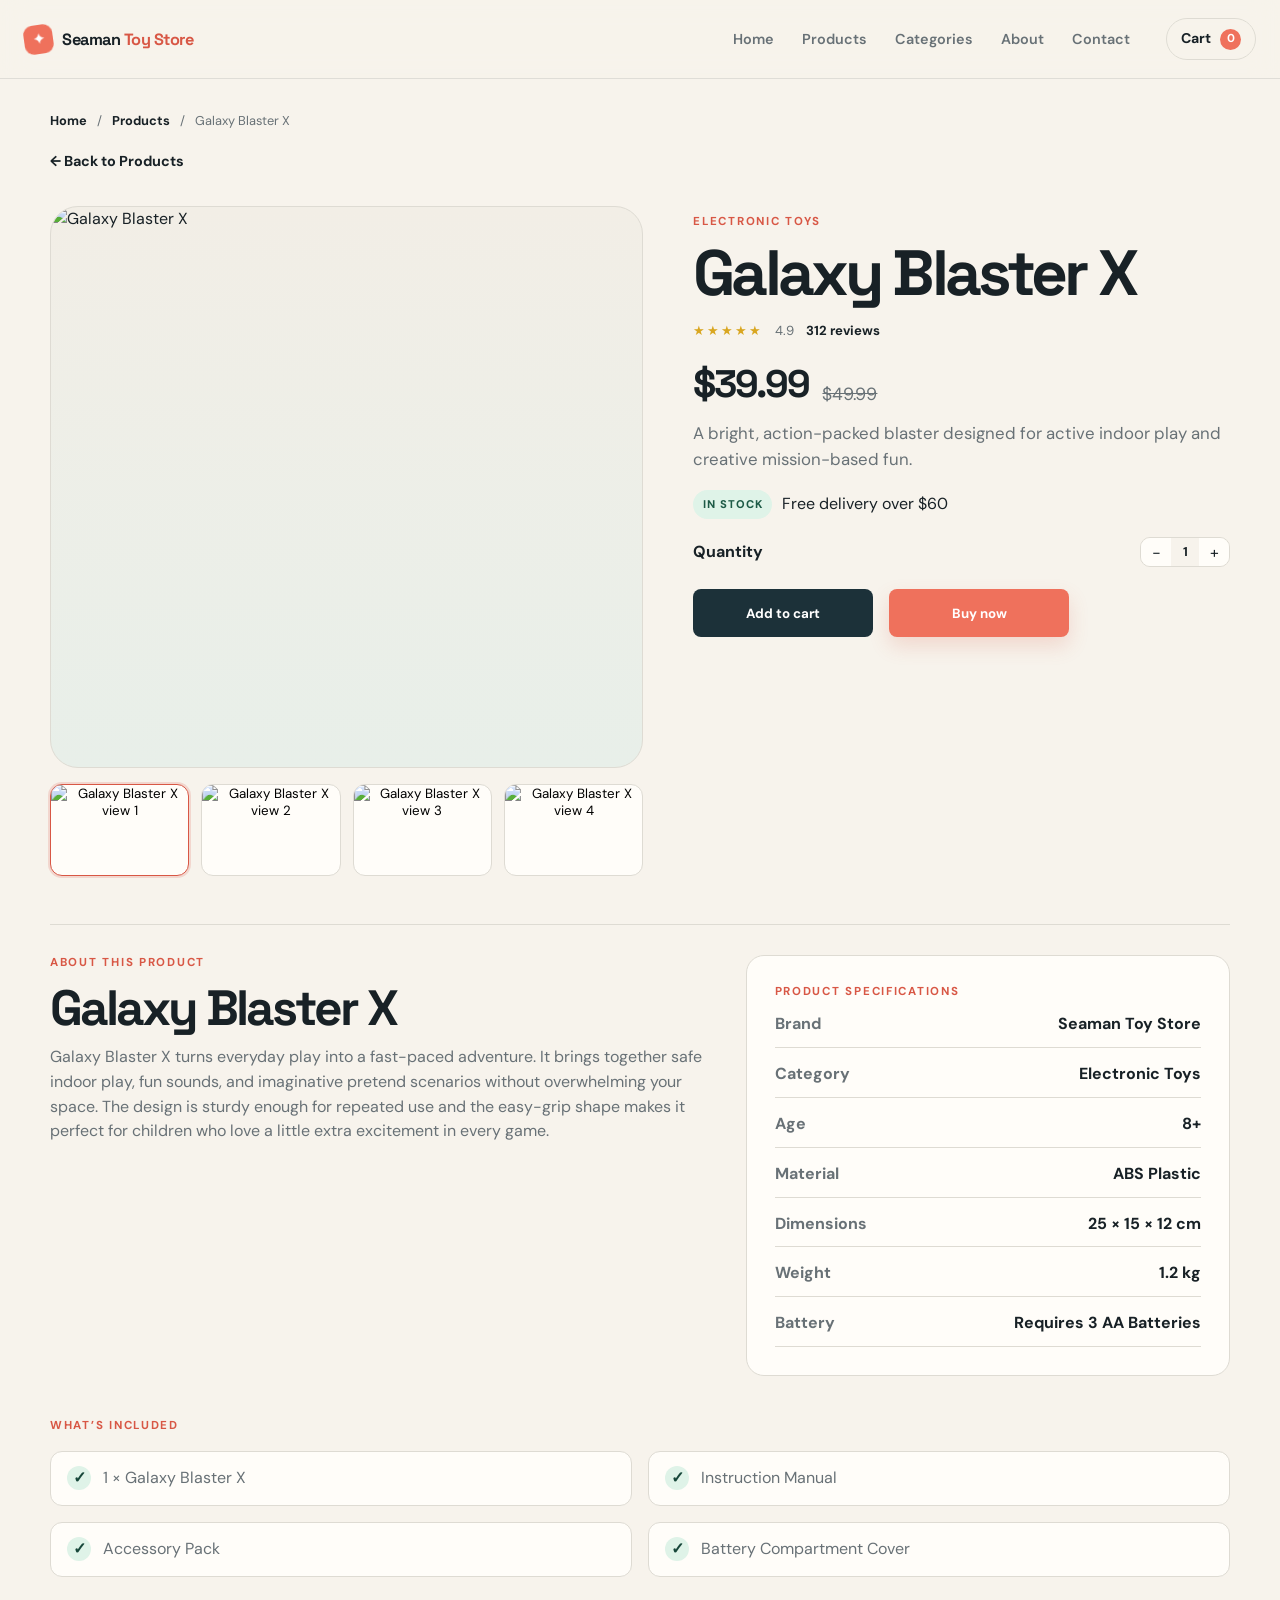
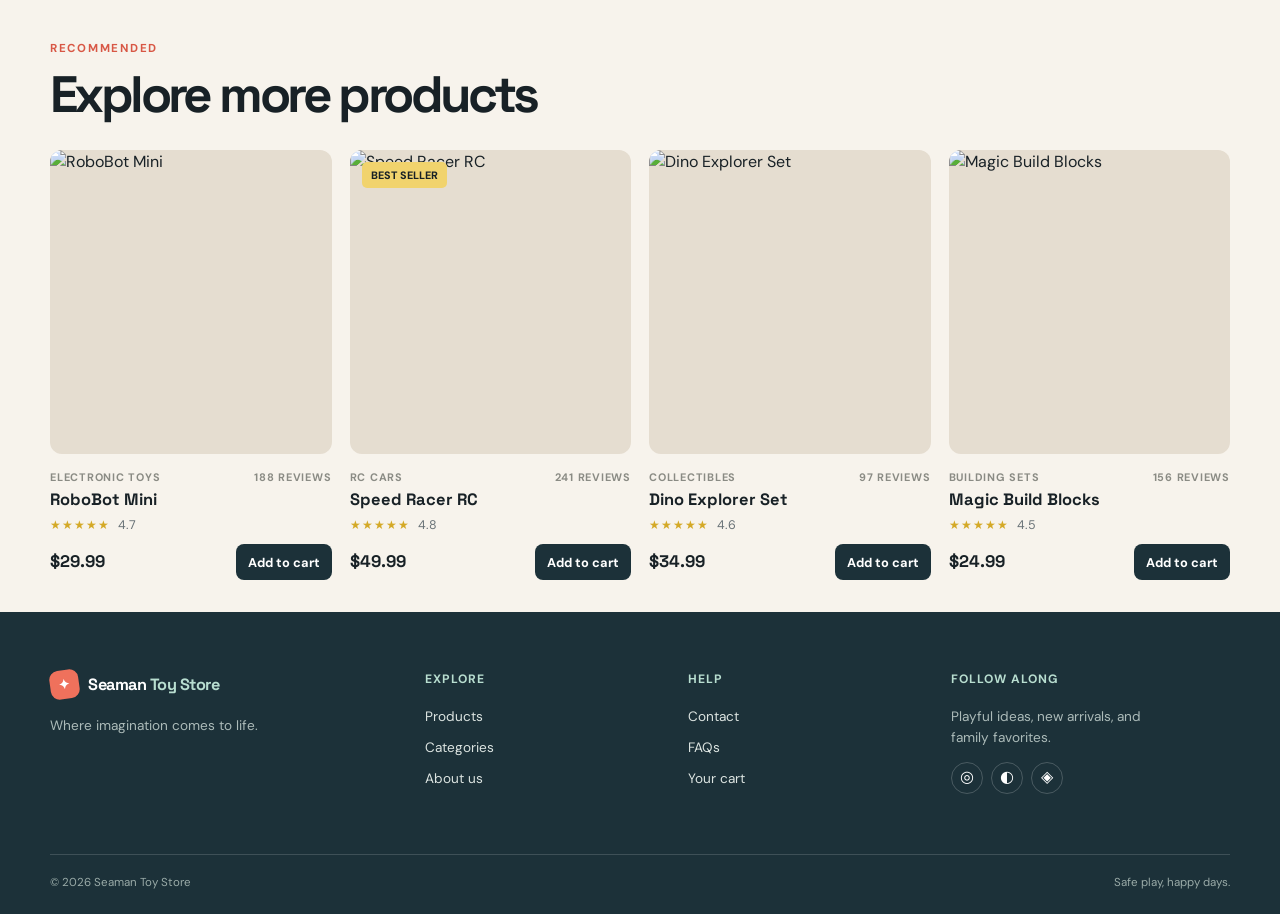
==== commit 50617681: "Refresh deployed storefront assets" ====
--- a/products/battle-hero-figure/index.html
+++ b/products/battle-hero-figure/index.html
@@ -50,7 +50,7 @@
     <div class="footer-bottom"><span>© <span data-year>2026</span> Seaman Toy Store</span><span>Safe play, happy days.</span></div>
   </footer>
   <div class="toast" data-toast role="status" aria-live="polite"></div>
-  <script src="../../store.js"></script>
+  <script src="../../store.js?v=3"></script>
   <script src="../product-detail.js"></script>
 </body>
 </html>
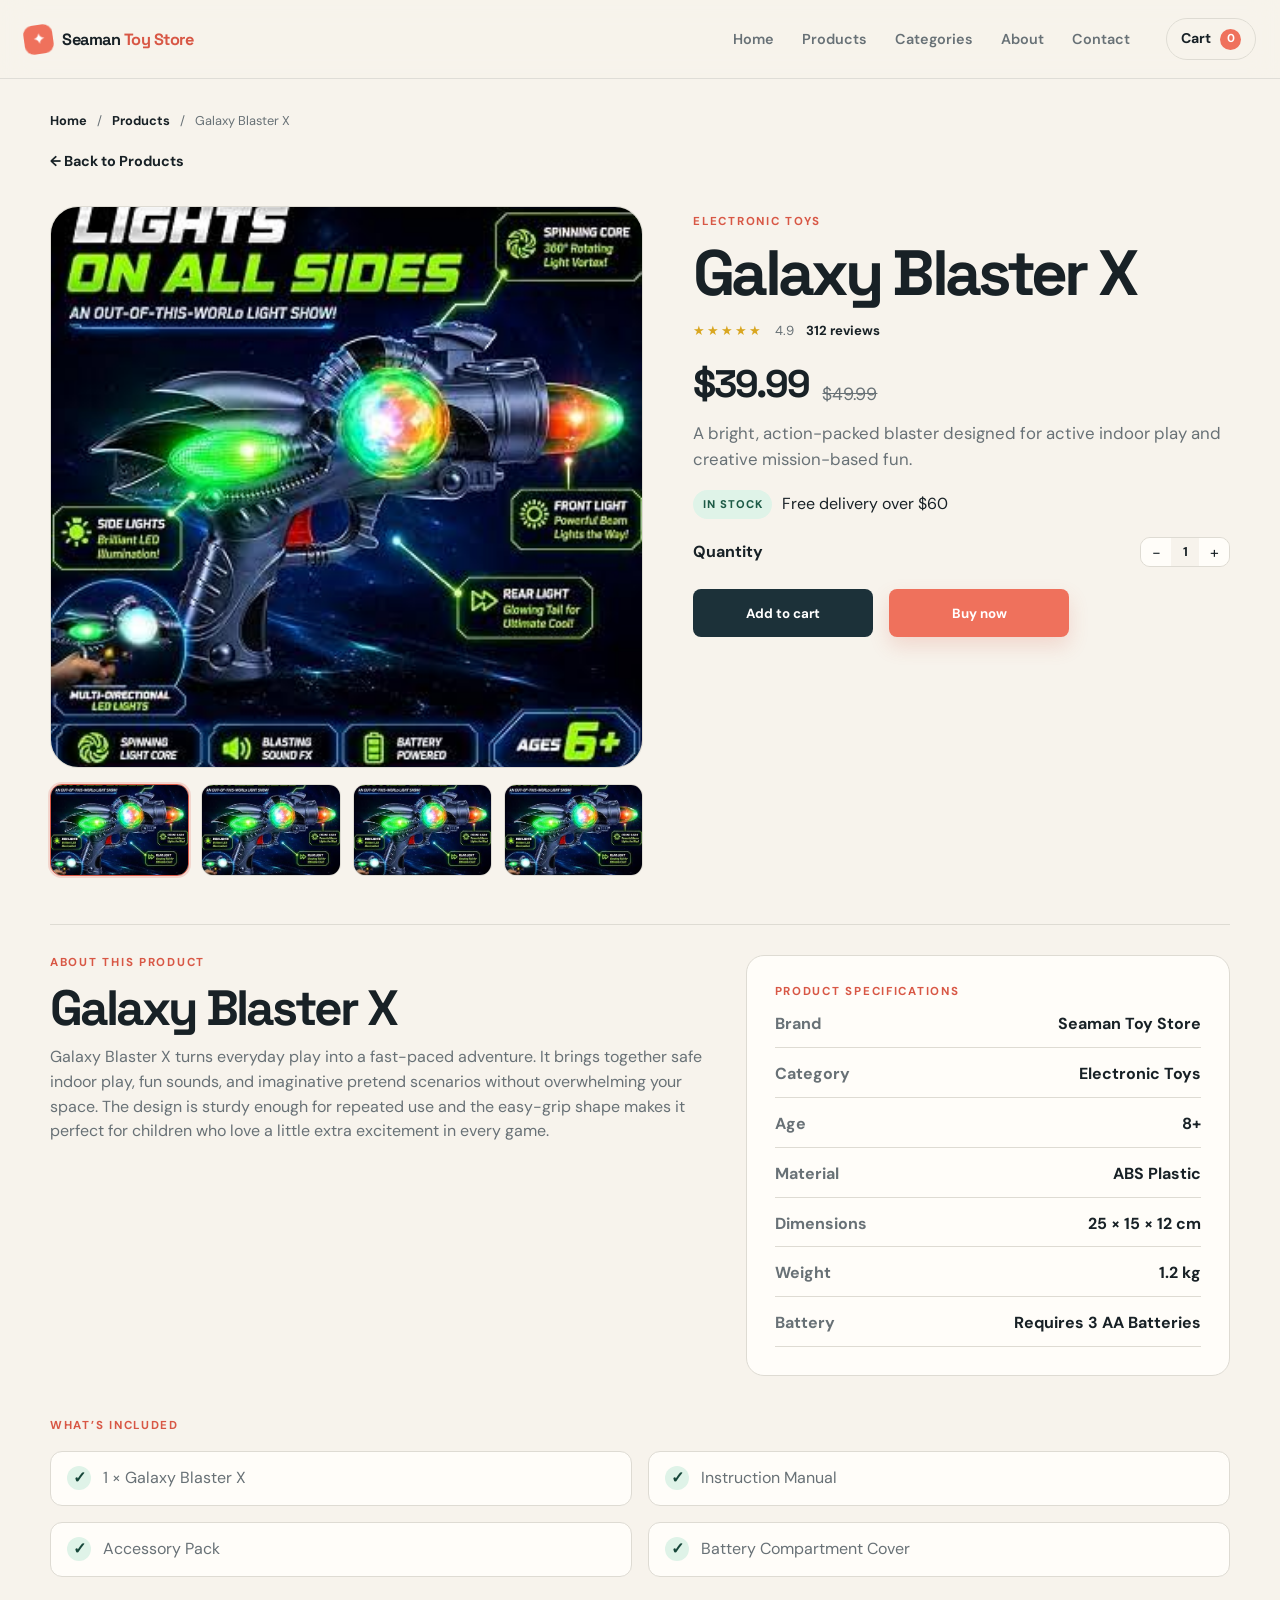
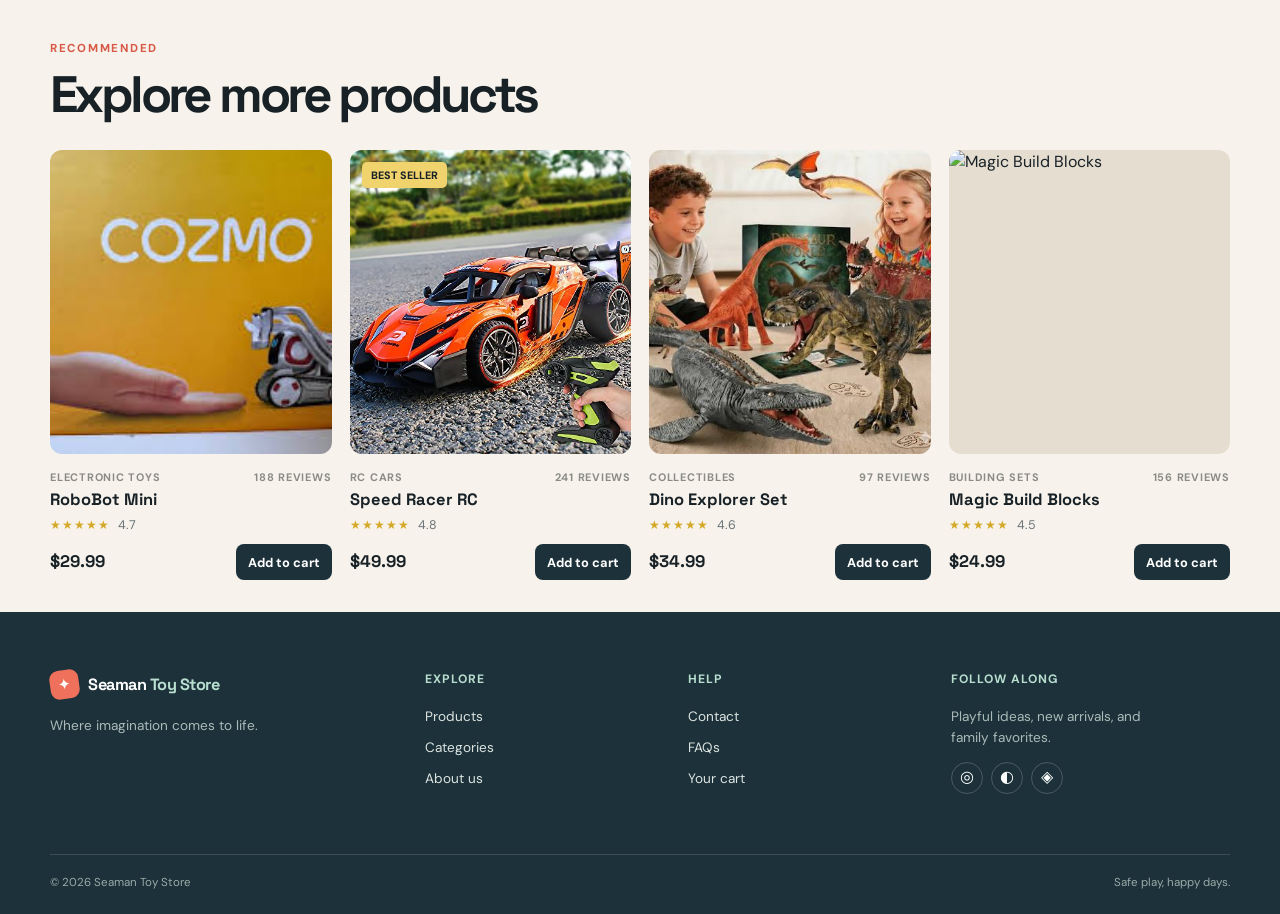
==== commit ca9412dc: "Fix product page image resolution" ====
--- a/products/battle-hero-figure/index.html
+++ b/products/battle-hero-figure/index.html
@@ -50,7 +50,7 @@
     <div class="footer-bottom"><span>© <span data-year>2026</span> Seaman Toy Store</span><span>Safe play, happy days.</span></div>
   </footer>
   <div class="toast" data-toast role="status" aria-live="polite"></div>
-  <script src="../../store.js?v=3"></script>
+  <script src="../../store.js?v=4"></script>
   <script src="../product-detail.js"></script>
 </body>
 </html>
